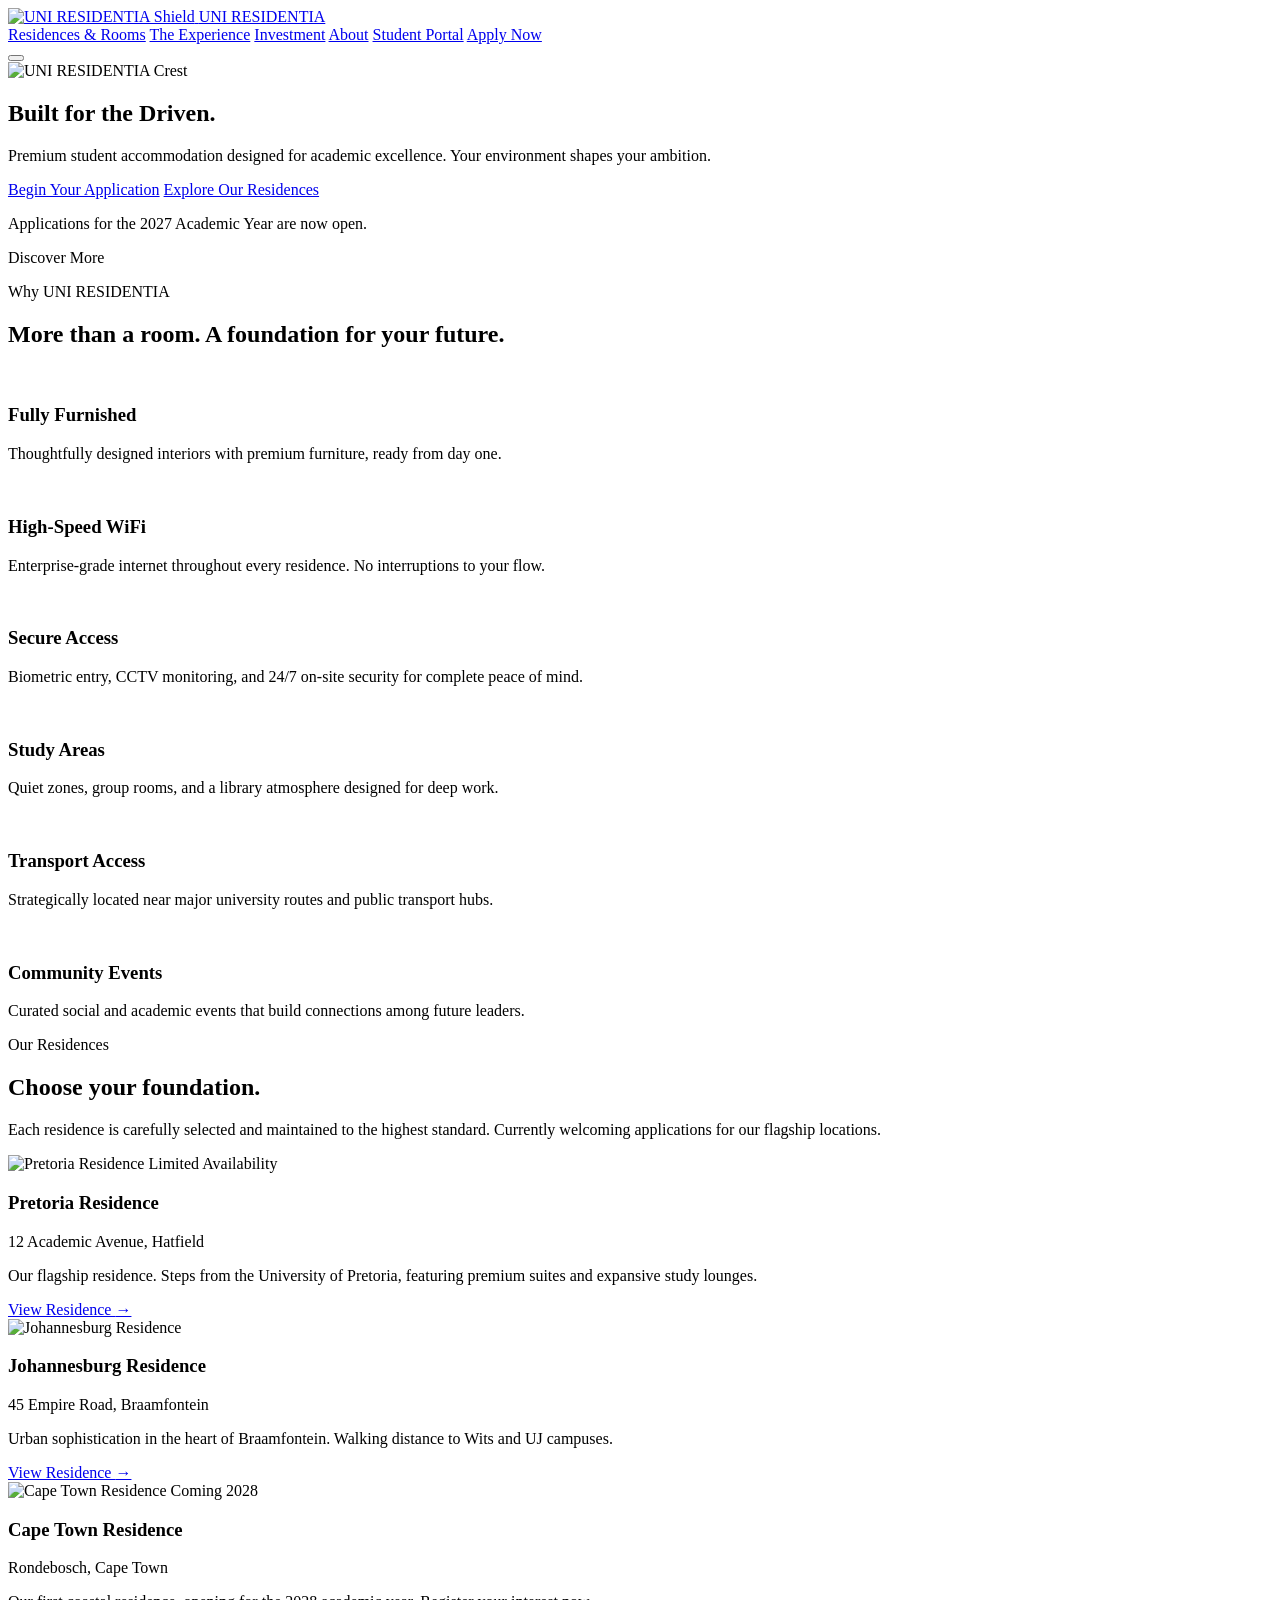
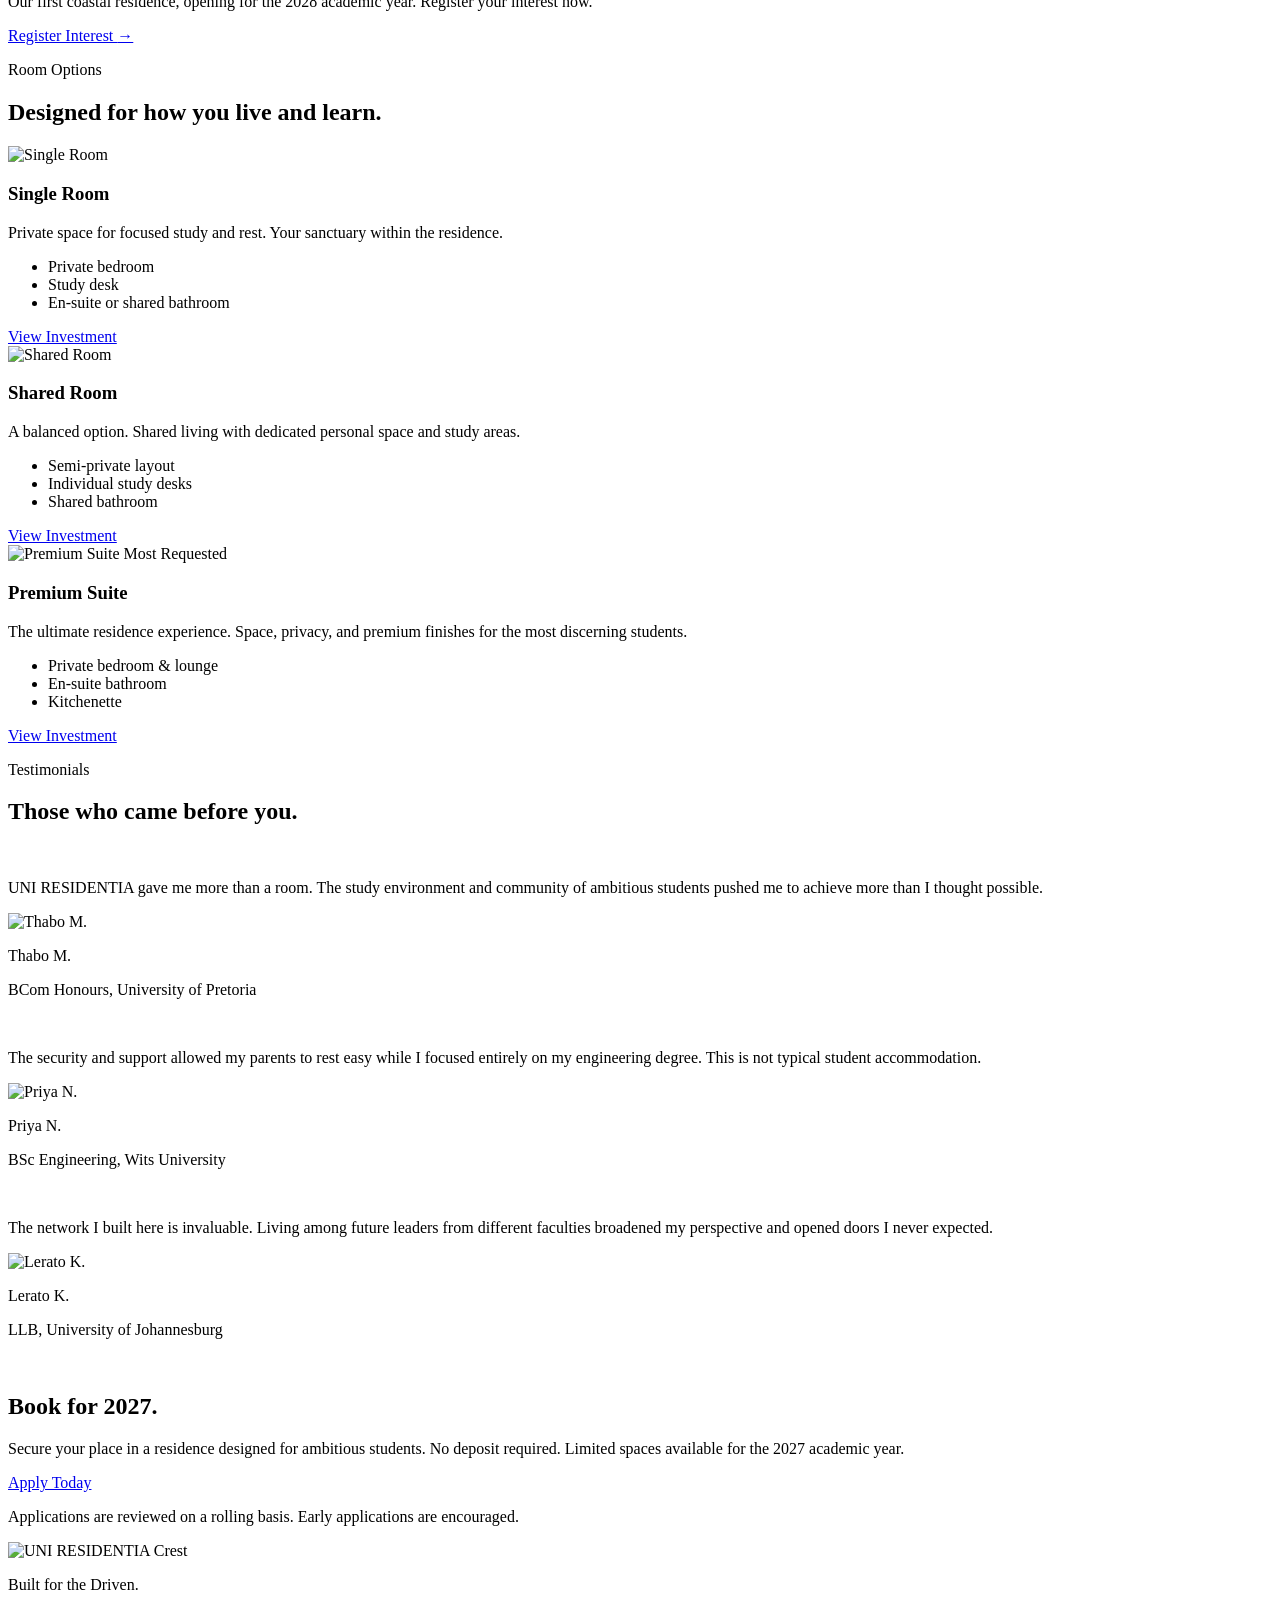
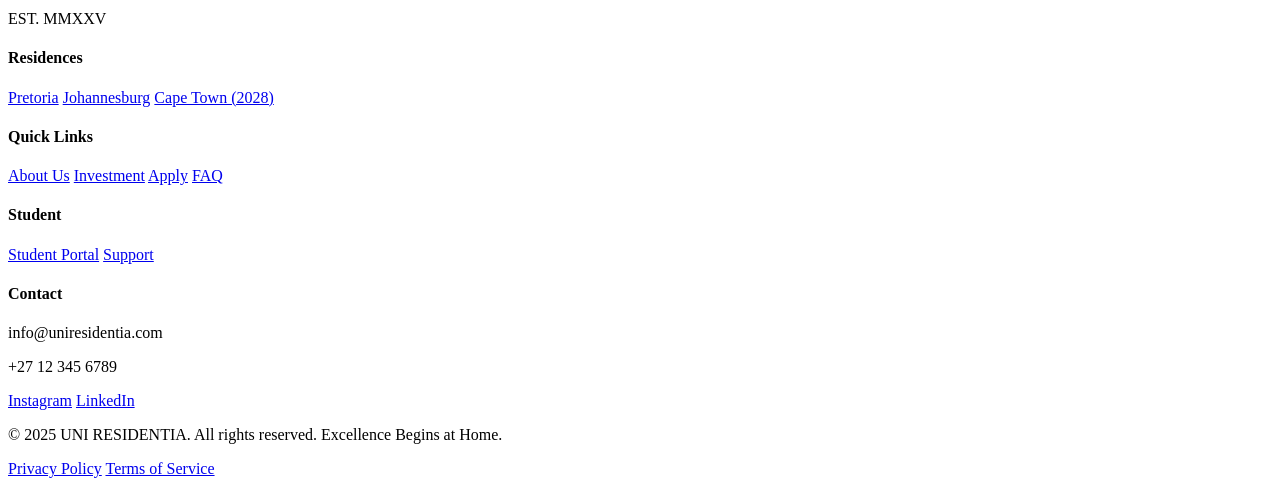
==== index.html @ a0ee2725 "Create index.html" ====
<!DOCTYPE html>
<html lang="en">
<head>
    <meta charset="UTF-8">
    <meta name="viewport" content="width=device-width, initial-scale=1.0">
    <meta name="description" content="UNI RESIDENTIA - Premium student accommodation built for the driven. Applications now open for 2027.">
    <title>UNI RESIDENTIA | Built for the Driven</title>
    <link rel="icon" type="image/x-icon" href="favicon.ico">
    <link rel="stylesheet" href="css/style.css">
    <link rel="preconnect" href="https://fonts.googleapis.com">
    <link rel="preconnect" href="https://fonts.gstatic.com" crossorigin>
    <link href="https://fonts.googleapis.com/css2?family=Cormorant+Garamond:ital,wght@0,400;0,600;0,700;1,400&family=Montserrat:wght@300;400;500;600;700&display=swap" rel="stylesheet">
</head>
<body>
    <!-- Navigation -->
    <header class="navbar" id="navbar">
        <div class="container">
            <a href="index.html" class="navbar__logo">
                <img src="images/logos/shield.svg" alt="UNI RESIDENTIA Shield" class="navbar__shield">
                <span class="navbar__brand">UNI RESIDENTIA</span>
            </a>
            <nav class="navbar__nav" id="navMenu">
                <a href="residences.html" class="navbar__link">Residences &amp; Rooms</a>
                <a href="experience.html" class="navbar__link">The Experience</a>
                <a href="investment.html" class="navbar__link">Investment</a>
                <a href="about.html" class="navbar__link">About</a>
                <a href="student-portal.html" class="navbar__link navbar__link--portal">Student Portal</a>
                <a href="apply.html" class="btn btn--gold navbar__cta">Apply Now</a>
            </nav>
            <button class="navbar__toggle" id="mobileToggle" aria-label="Toggle navigation">
                <span></span>
                <span></span>
                <span></span>
            </button>
        </div>
    </header>

    <main>
        <!-- Hero Section -->
        <section class="hero">
            <div class="hero__overlay"></div>
            <div class="container hero__content">
                <div class="hero__crest">
                    <img src="images/logos/crest.svg" alt="UNI RESIDENTIA Crest" class="hero__crest-img">
                </div>
                <h1 class="hero__title">Built for the Driven.</h1>
                <p class="hero__subtitle">Premium student accommodation designed for academic excellence. Your environment shapes your ambition.</p>
                <div class="hero__actions">
                    <a href="apply.html" class="btn btn--burgundy btn--lg">Begin Your Application</a>
                    <a href="residences.html" class="btn btn--outline btn--lg">Explore Our Residences</a>
                </div>
                <p class="hero__cohort">Applications for the 2027 Academic Year are now open.</p>
            </div>
            <div class="hero__scroll">
                <span>Discover More</span>
                <div class="hero__scroll-line"></div>
            </div>
        </section>

        <!-- Why UNI RESIDENTIA -->
        <section class="features section">
            <div class="container">
                <div class="section__header">
                    <p class="section__label">Why UNI RESIDENTIA</p>
                    <h2 class="section__title">More than a room. A foundation for your future.</h2>
                </div>
                <div class="features__grid">
                    <div class="feature-card">
                        <div class="feature-card__icon">
                            <img src="images/icons/furnished.svg" alt="">
                        </div>
                        <h3 class="feature-card__title">Fully Furnished</h3>
                        <p class="feature-card__text">Thoughtfully designed interiors with premium furniture, ready from day one.</p>
                    </div>
                    <div class="feature-card">
                        <div class="feature-card__icon">
                            <img src="images/icons/wifi.svg" alt="">
                        </div>
                        <h3 class="feature-card__title">High-Speed WiFi</h3>
                        <p class="feature-card__text">Enterprise-grade internet throughout every residence. No interruptions to your flow.</p>
                    </div>
                    <div class="feature-card">
                        <div class="feature-card__icon">
                            <img src="images/icons/security.svg" alt="">
                        </div>
                        <h3 class="feature-card__title">Secure Access</h3>
                        <p class="feature-card__text">Biometric entry, CCTV monitoring, and 24/7 on-site security for complete peace of mind.</p>
                    </div>
                    <div class="feature-card">
                        <div class="feature-card__icon">
                            <img src="images/icons/study.svg" alt="">
                        </div>
                        <h3 class="feature-card__title">Study Areas</h3>
                        <p class="feature-card__text">Quiet zones, group rooms, and a library atmosphere designed for deep work.</p>
                    </div>
                    <div class="feature-card">
                        <div class="feature-card__icon">
                            <img src="images/icons/transport.svg" alt="">
                        </div>
                        <h3 class="feature-card__title">Transport Access</h3>
                        <p class="feature-card__text">Strategically located near major university routes and public transport hubs.</p>
                    </div>
                    <div class="feature-card">
                        <div class="feature-card__icon">
                            <img src="images/icons/community.svg" alt="">
                        </div>
                        <h3 class="feature-card__title">Community Events</h3>
                        <p class="feature-card__text">Curated social and academic events that build connections among future leaders.</p>
                    </div>
                </div>
            </div>
        </section>

        <!-- Featured Residences -->
        <section class="residences-preview section section--light">
            <div class="container">
                <div class="section__header">
                    <p class="section__label">Our Residences</p>
                    <h2 class="section__title">Choose your foundation.</h2>
                    <p class="section__description">Each residence is carefully selected and maintained to the highest standard. Currently welcoming applications for our flagship locations.</p>
                </div>
                <div class="residences-preview__grid">
                    <article class="residence-card">
                        <div class="residence-card__image">
                            <img src="images/photos/residence-1.jpg" alt="Pretoria Residence">
                            <span class="residence-card__badge">Limited Availability</span>
                        </div>
                        <div class="residence-card__body">
                            <h3 class="residence-card__name">Pretoria Residence</h3>
                            <p class="residence-card__address">12 Academic Avenue, Hatfield</p>
                            <p class="residence-card__description">Our flagship residence. Steps from the University of Pretoria, featuring premium suites and expansive study lounges.</p>
                            <a href="residence-detail.html" class="residence-card__link">View Residence <span>&rarr;</span></a>
                        </div>
                    </article>
                    <article class="residence-card">
                        <div class="residence-card__image">
                            <img src="images/photos/residence-2.jpg" alt="Johannesburg Residence">
                        </div>
                        <div class="residence-card__body">
                            <h3 class="residence-card__name">Johannesburg Residence</h3>
                            <p class="residence-card__address">45 Empire Road, Braamfontein</p>
                            <p class="residence-card__description">Urban sophistication in the heart of Braamfontein. Walking distance to Wits and UJ campuses.</p>
                            <a href="residence-detail.html" class="residence-card__link">View Residence <span>&rarr;</span></a>
                        </div>
                    </article>
                    <article class="residence-card">
                        <div class="residence-card__image">
                            <img src="images/photos/residence-3.jpg" alt="Cape Town Residence">
                            <span class="residence-card__badge residence-card__badge--coming">Coming 2028</span>
                        </div>
                        <div class="residence-card__body">
                            <h3 class="residence-card__name">Cape Town Residence</h3>
                            <p class="residence-card__address">Rondebosch, Cape Town</p>
                            <p class="residence-card__description">Our first coastal residence, opening for the 2028 academic year. Register your interest now.</p>
                            <a href="contact.html" class="residence-card__link">Register Interest <span>&rarr;</span></a>
                        </div>
                    </article>
                </div>
            </div>
        </section>

        <!-- Room Options -->
        <section class="rooms-preview section">
            <div class="container">
                <div class="section__header">
                    <p class="section__label">Room Options</p>
                    <h2 class="section__title">Designed for how you live and learn.</h2>
                </div>
                <div class="rooms-preview__grid">
                    <div class="room-card">
                        <div class="room-card__image">
                            <img src="images/photos/room-single.jpg" alt="Single Room">
                        </div>
                        <div class="room-card__body">
                            <h3 class="room-card__name">Single Room</h3>
                            <p class="room-card__desc">Private space for focused study and rest. Your sanctuary within the residence.</p>
                            <ul class="room-card__features">
                                <li>Private bedroom</li>
                                <li>Study desk</li>
                                <li>En-suite or shared bathroom</li>
                            </ul>
                            <a href="investment.html" class="btn btn--outline btn--sm">View Investment</a>
                        </div>
                    </div>
                    <div class="room-card">
                        <div class="room-card__image">
                            <img src="images/photos/room-shared.jpg" alt="Shared Room">
                        </div>
                        <div class="room-card__body">
                            <h3 class="room-card__name">Shared Room</h3>
                            <p class="room-card__desc">A balanced option. Shared living with dedicated personal space and study areas.</p>
                            <ul class="room-card__features">
                                <li>Semi-private layout</li>
                                <li>Individual study desks</li>
                                <li>Shared bathroom</li>
                            </ul>
                            <a href="investment.html" class="btn btn--outline btn--sm">View Investment</a>
                        </div>
                    </div>
                    <div class="room-card room-card--featured">
                        <div class="room-card__image">
                            <img src="images/photos/room-premium.jpg" alt="Premium Suite">
                            <span class="room-card__badge">Most Requested</span>
                        </div>
                        <div class="room-card__body">
                            <h3 class="room-card__name">Premium Suite</h3>
                            <p class="room-card__desc">The ultimate residence experience. Space, privacy, and premium finishes for the most discerning students.</p>
                            <ul class="room-card__features">
                                <li>Private bedroom &amp; lounge</li>
                                <li>En-suite bathroom</li>
                                <li>Kitchenette</li>
                            </ul>
                            <a href="investment.html" class="btn btn--burgundy btn--sm">View Investment</a>
                        </div>
                    </div>
                </div>
            </div>
        </section>

        <!-- Testimonials -->
        <section class="testimonials section section--burgundy">
            <div class="container">
                <div class="section__header section__header--light">
                    <p class="section__label">Testimonials</p>
                    <h2 class="section__title">Those who came before you.</h2>
                </div>
                <div class="testimonials__grid">
                    <div class="testimonial-card">
                        <div class="testimonial-card__quote">
                            <img src="images/icons/quote.svg" alt="" class="testimonial-card__mark">
                            <p>UNI RESIDENTIA gave me more than a room. The study environment and community of ambitious students pushed me to achieve more than I thought possible.</p>
                        </div>
                        <div class="testimonial-card__author">
                            <img src="images/photos/testimonial-1.jpg" alt="Thabo M.">
                            <div>
                                <p class="testimonial-card__name">Thabo M.</p>
                                <p class="testimonial-card__detail">BCom Honours, University of Pretoria</p>
                            </div>
                        </div>
                    </div>
                    <div class="testimonial-card">
                        <div class="testimonial-card__quote">
                            <img src="images/icons/quote.svg" alt="" class="testimonial-card__mark">
                            <p>The security and support allowed my parents to rest easy while I focused entirely on my engineering degree. This is not typical student accommodation.</p>
                        </div>
                        <div class="testimonial-card__author">
                            <img src="images/photos/testimonial-2.jpg" alt="Priya N.">
                            <div>
                                <p class="testimonial-card__name">Priya N.</p>
                                <p class="testimonial-card__detail">BSc Engineering, Wits University</p>
                            </div>
                        </div>
                    </div>
                    <div class="testimonial-card">
                        <div class="testimonial-card__quote">
                            <img src="images/icons/quote.svg" alt="" class="testimonial-card__mark">
                            <p>The network I built here is invaluable. Living among future leaders from different faculties broadened my perspective and opened doors I never expected.</p>
                        </div>
                        <div class="testimonial-card__author">
                            <img src="images/photos/testimonial-3.jpg" alt="Lerato K.">
                            <div>
                                <p class="testimonial-card__name">Lerato K.</p>
                                <p class="testimonial-card__detail">LLB, University of Johannesburg</p>
                            </div>
                        </div>
                    </div>
                </div>
            </div>
        </section>

        <!-- Application CTA -->
        <section class="cta section">
            <div class="container">
                <div class="cta__card">
                    <img src="images/logos/monogram.svg" alt="" class="cta__monogram">
                    <h2 class="cta__title">Book for 2027.</h2>
                    <p class="cta__text">Secure your place in a residence designed for ambitious students. No deposit required. Limited spaces available for the 2027 academic year.</p>
                    <a href="apply.html" class="btn btn--burgundy btn--lg">Apply Today</a>
                    <p class="cta__note">Applications are reviewed on a rolling basis. Early applications are encouraged.</p>
                </div>
            </div>
        </section>
    </main>

    <!-- Footer -->
    <footer class="footer">
        <div class="container">
            <div class="footer__grid">
                <div class="footer__brand">
                    <img src="images/logos/crest.svg" alt="UNI RESIDENTIA Crest" class="footer__crest">
                    <p class="footer__tagline">Built for the Driven.</p>
                    <p class="footer__est">EST. MMXXV</p>
                </div>
                <div class="footer__links">
                    <h4>Residences</h4>
                    <a href="residence-detail.html">Pretoria</a>
                    <a href="residence-detail.html">Johannesburg</a>
                    <a href="contact.html">Cape Town (2028)</a>
                </div>
                <div class="footer__links">
                    <h4>Quick Links</h4>
                    <a href="about.html">About Us</a>
                    <a href="investment.html">Investment</a>
                    <a href="apply.html">Apply</a>
                    <a href="faq.html">FAQ</a>
                </div>
                <div class="footer__links">
                    <h4>Student</h4>
                    <a href="student-portal.html">Student Portal</a>
                    <a href="contact.html">Support</a>
                </div>
                <div class="footer__contact">
                    <h4>Contact</h4>
                    <p>info@uniresidentia.com</p>
                    <p>+27 12 345 6789</p>
                    <div class="footer__social">
                        <a href="#" aria-label="Instagram">Instagram</a>
                        <a href="#" aria-label="LinkedIn">LinkedIn</a>
                    </div>
                </div>
            </div>
            <div class="footer__bottom">
                <p>&copy; 2025 UNI RESIDENTIA. All rights reserved. Excellence Begins at Home.</p>
                <div class="footer__legal">
                    <a href="#">Privacy Policy</a>
                    <a href="#">Terms of Service</a>
                </div>
            </div>
        </div>
    </footer>

    <script src="js/main.js"></script>
</body>
</html>
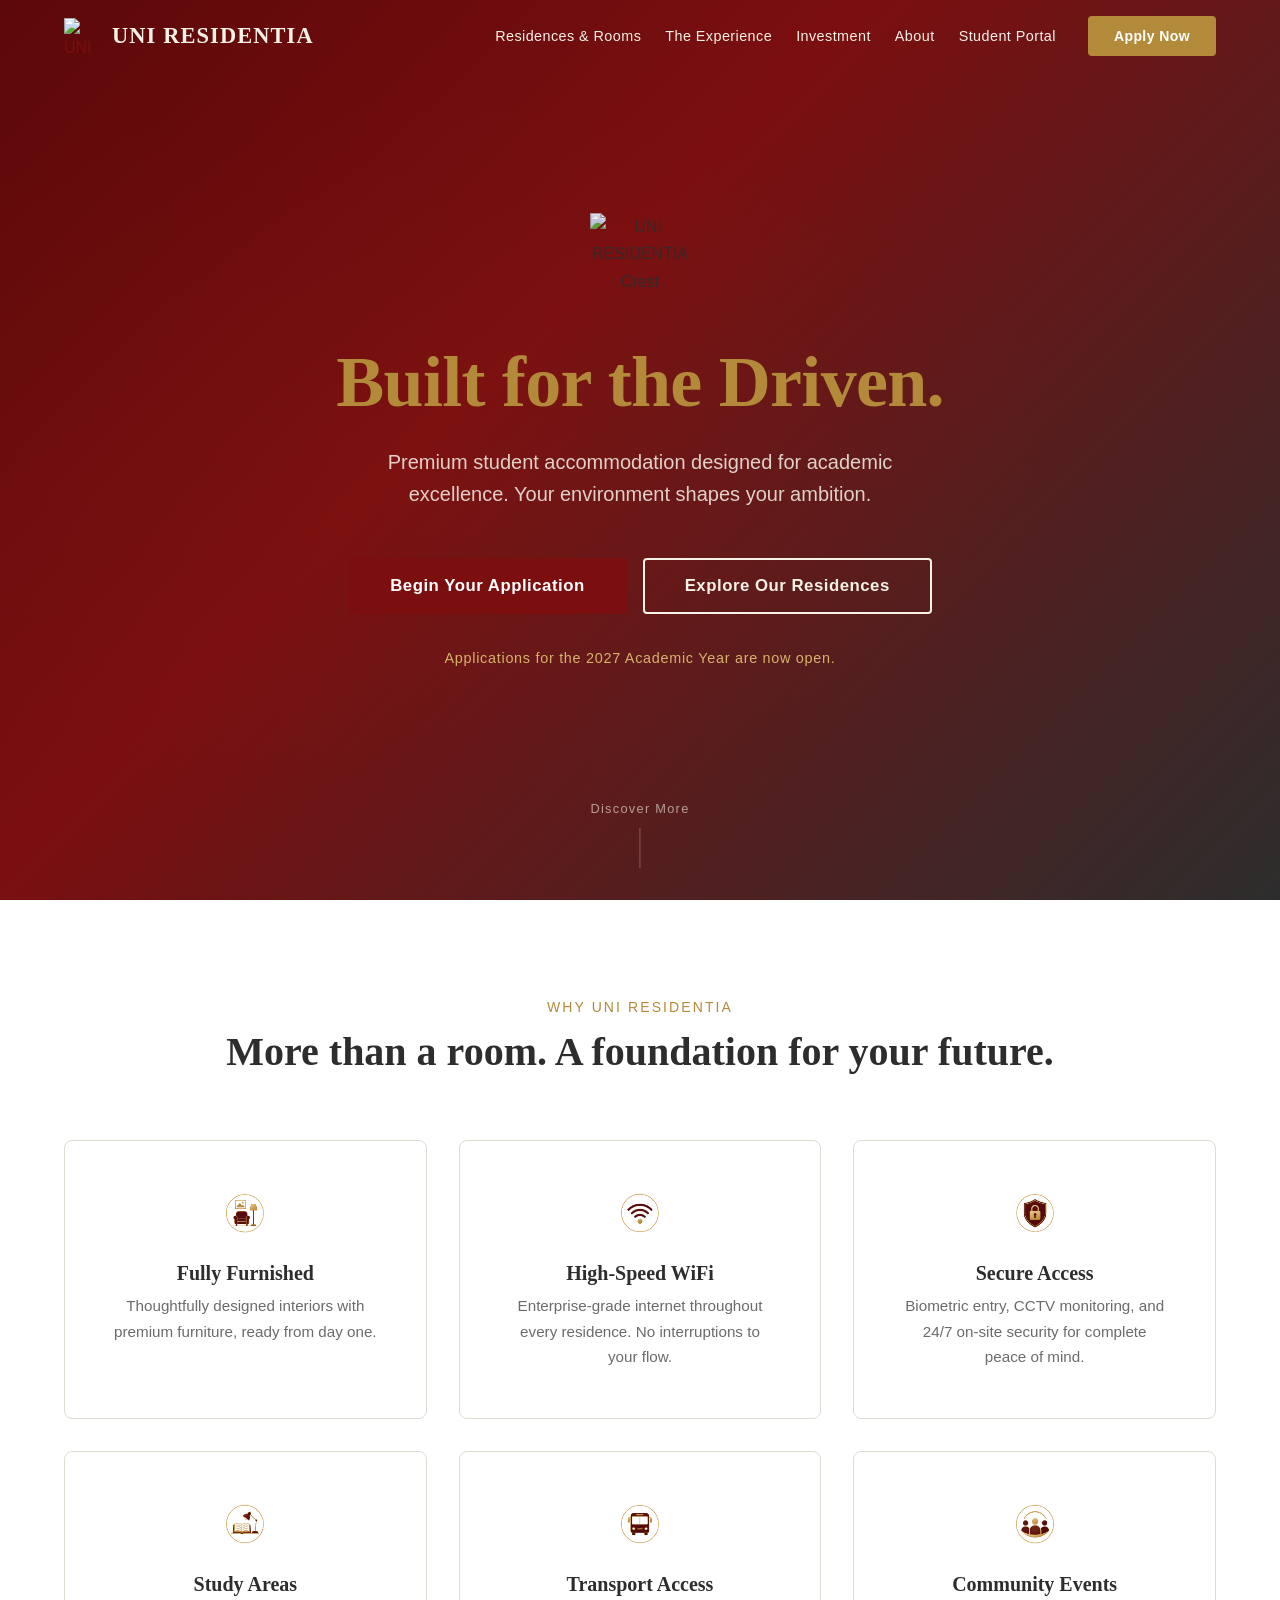
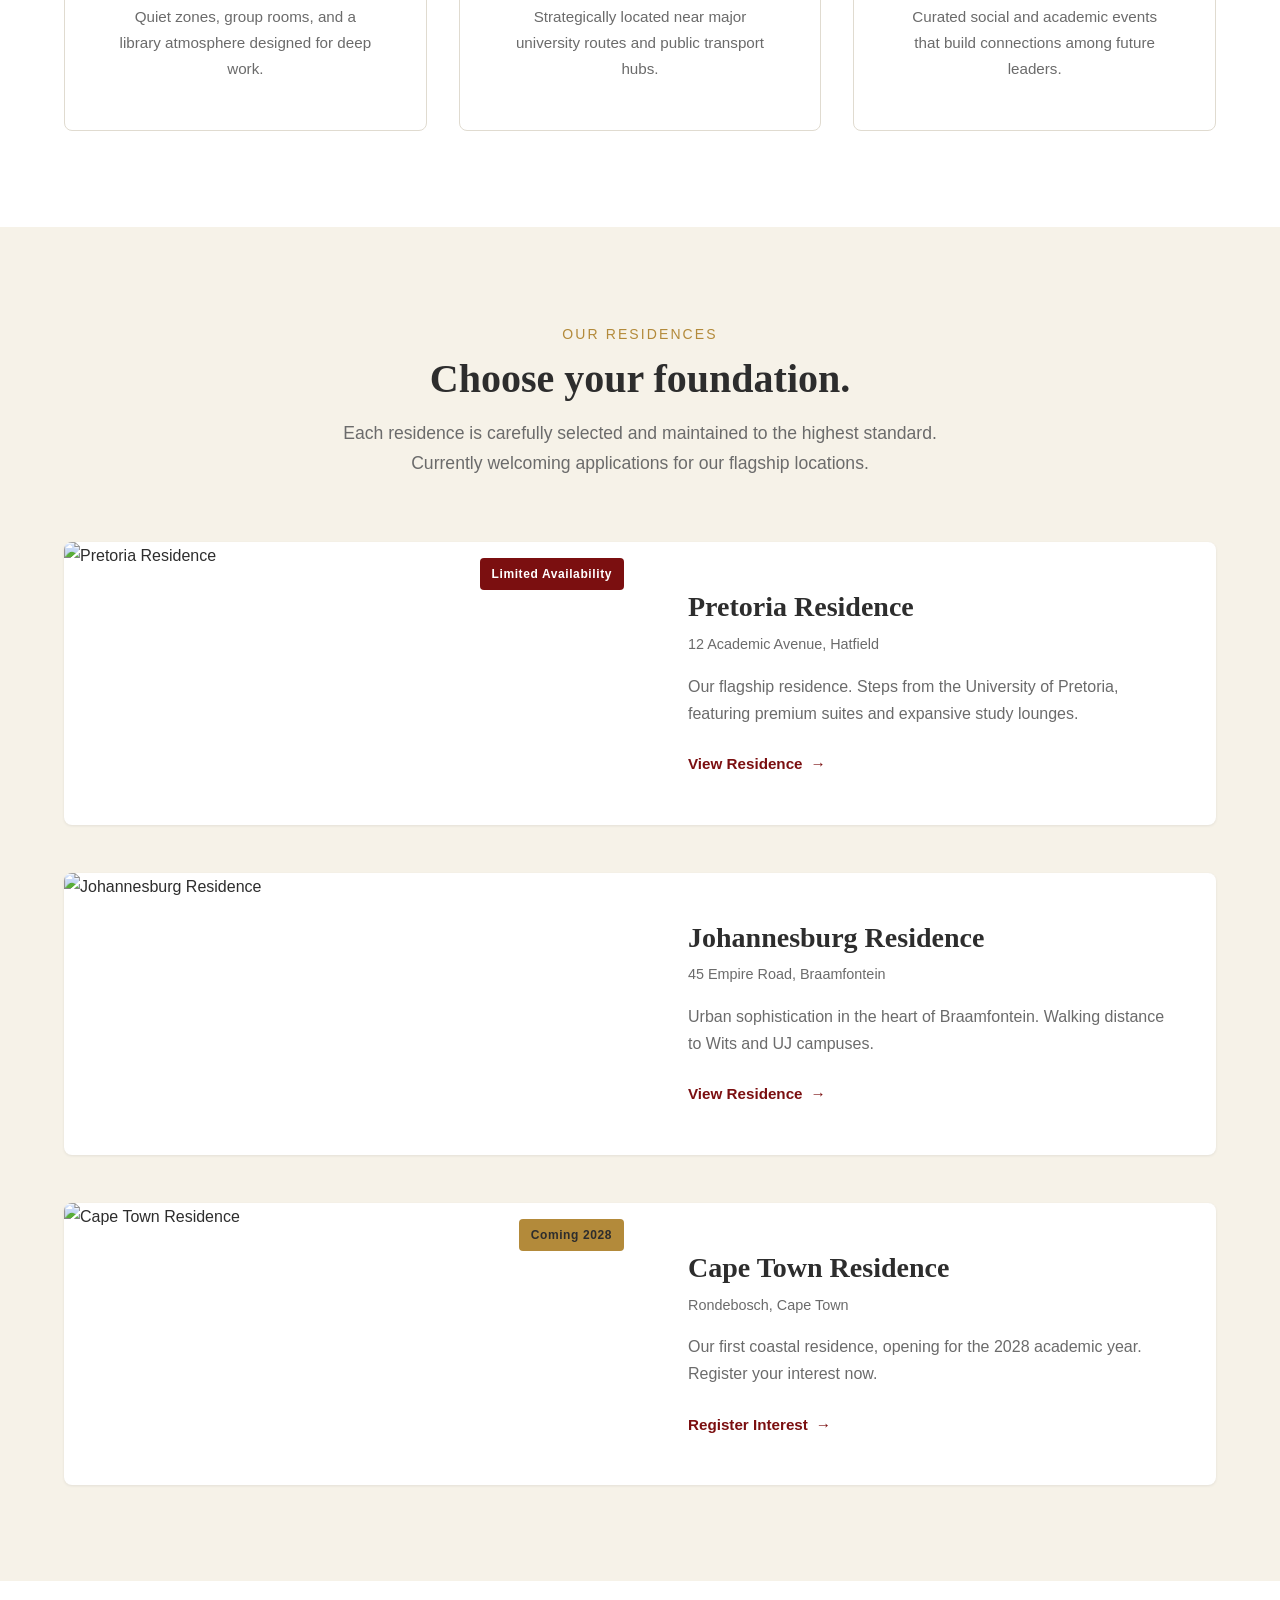
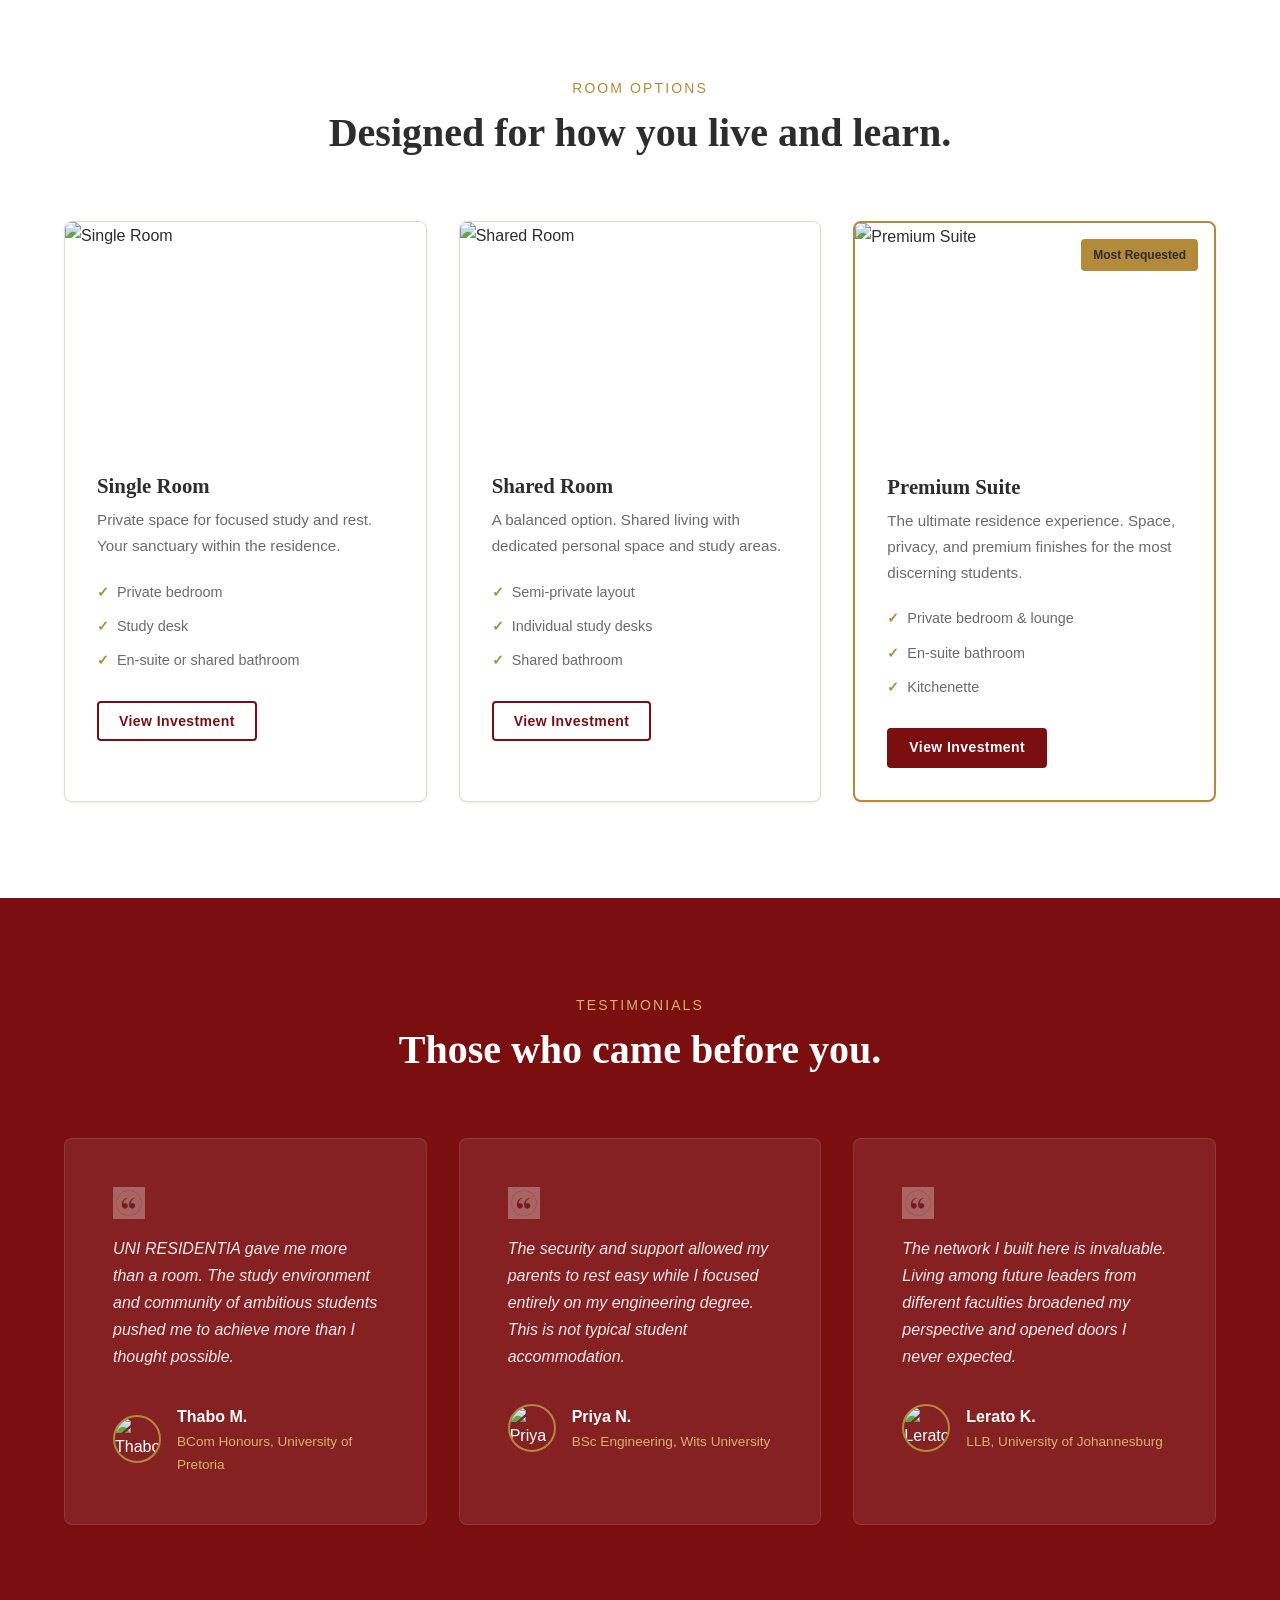
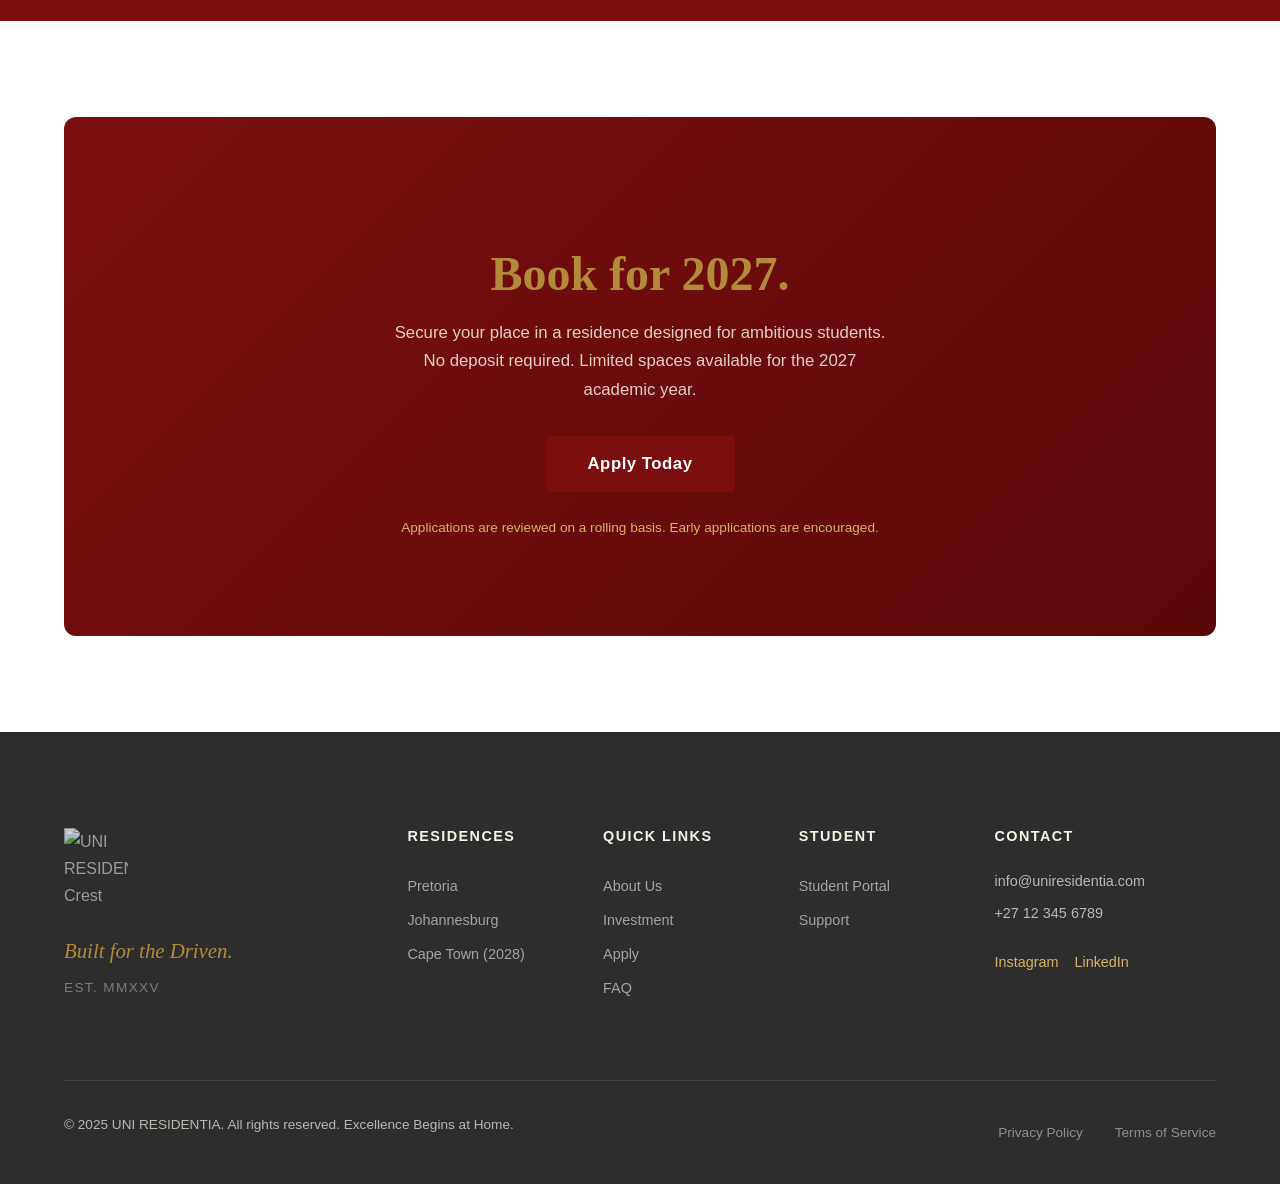
==== commit 16e4b5b1: "svg to png" ====
--- a/index.html
+++ b/index.html
@@ -16,7 +16,7 @@
     <header class="navbar" id="navbar">
         <div class="container">
             <a href="index.html" class="navbar__logo">
-                <img src="images/logos/shield.svg" alt="UNI RESIDENTIA Shield" class="navbar__shield">
+                <img src="images/logos/shield.png" alt="UNI RESIDENTIA Shield" class="navbar__shield">
                 <span class="navbar__brand">UNI RESIDENTIA</span>
             </a>
             <nav class="navbar__nav" id="navMenu">
@@ -41,7 +41,7 @@
             <div class="hero__overlay"></div>
             <div class="container hero__content">
                 <div class="hero__crest">
-                    <img src="images/logos/crest.svg" alt="UNI RESIDENTIA Crest" class="hero__crest-img">
+                    <img src="images/logos/crest.png" alt="UNI RESIDENTIA Crest" class="hero__crest-img">
                 </div>
                 <h1 class="hero__title">Built for the Driven.</h1>
                 <p class="hero__subtitle">Premium student accommodation designed for academic excellence. Your environment shapes your ambition.</p>
@@ -67,42 +67,42 @@
                 <div class="features__grid">
                     <div class="feature-card">
                         <div class="feature-card__icon">
-                            <img src="images/icons/furnished.svg" alt="">
+                            <img src="images/icons/furnished.png" alt="">
                         </div>
                         <h3 class="feature-card__title">Fully Furnished</h3>
                         <p class="feature-card__text">Thoughtfully designed interiors with premium furniture, ready from day one.</p>
                     </div>
                     <div class="feature-card">
                         <div class="feature-card__icon">
-                            <img src="images/icons/wifi.svg" alt="">
+                            <img src="images/icons/wifi.png" alt="">
                         </div>
                         <h3 class="feature-card__title">High-Speed WiFi</h3>
                         <p class="feature-card__text">Enterprise-grade internet throughout every residence. No interruptions to your flow.</p>
                     </div>
                     <div class="feature-card">
                         <div class="feature-card__icon">
-                            <img src="images/icons/security.svg" alt="">
+                            <img src="images/icons/security.png" alt="">
                         </div>
                         <h3 class="feature-card__title">Secure Access</h3>
                         <p class="feature-card__text">Biometric entry, CCTV monitoring, and 24/7 on-site security for complete peace of mind.</p>
                     </div>
                     <div class="feature-card">
                         <div class="feature-card__icon">
-                            <img src="images/icons/study.svg" alt="">
+                            <img src="images/icons/study.png" alt="">
                         </div>
                         <h3 class="feature-card__title">Study Areas</h3>
                         <p class="feature-card__text">Quiet zones, group rooms, and a library atmosphere designed for deep work.</p>
                     </div>
                     <div class="feature-card">
                         <div class="feature-card__icon">
-                            <img src="images/icons/transport.svg" alt="">
+                            <img src="images/icons/transport.png" alt="">
                         </div>
                         <h3 class="feature-card__title">Transport Access</h3>
                         <p class="feature-card__text">Strategically located near major university routes and public transport hubs.</p>
                     </div>
                     <div class="feature-card">
                         <div class="feature-card__icon">
-                            <img src="images/icons/community.svg" alt="">
+                            <img src="images/icons/community.png" alt="">
                         </div>
                         <h3 class="feature-card__title">Community Events</h3>
                         <p class="feature-card__text">Curated social and academic events that build connections among future leaders.</p>
@@ -227,7 +227,7 @@
                 <div class="testimonials__grid">
                     <div class="testimonial-card">
                         <div class="testimonial-card__quote">
-                            <img src="images/icons/quote.svg" alt="" class="testimonial-card__mark">
+                            <img src="images/icons/quote.png" alt="" class="testimonial-card__mark">
                             <p>UNI RESIDENTIA gave me more than a room. The study environment and community of ambitious students pushed me to achieve more than I thought possible.</p>
                         </div>
                         <div class="testimonial-card__author">
@@ -240,7 +240,7 @@
                     </div>
                     <div class="testimonial-card">
                         <div class="testimonial-card__quote">
-                            <img src="images/icons/quote.svg" alt="" class="testimonial-card__mark">
+                            <img src="images/icons/quote.png" alt="" class="testimonial-card__mark">
                             <p>The security and support allowed my parents to rest easy while I focused entirely on my engineering degree. This is not typical student accommodation.</p>
                         </div>
                         <div class="testimonial-card__author">
@@ -253,7 +253,7 @@
                     </div>
                     <div class="testimonial-card">
                         <div class="testimonial-card__quote">
-                            <img src="images/icons/quote.svg" alt="" class="testimonial-card__mark">
+                            <img src="images/icons/quote.png" alt="" class="testimonial-card__mark">
                             <p>The network I built here is invaluable. Living among future leaders from different faculties broadened my perspective and opened doors I never expected.</p>
                         </div>
                         <div class="testimonial-card__author">
@@ -272,7 +272,7 @@
         <section class="cta section">
             <div class="container">
                 <div class="cta__card">
-                    <img src="images/logos/monogram.svg" alt="" class="cta__monogram">
+                    <img src="images/logos/monogram.png" alt="" class="cta__monogram">
                     <h2 class="cta__title">Book for 2027.</h2>
                     <p class="cta__text">Secure your place in a residence designed for ambitious students. No deposit required. Limited spaces available for the 2027 academic year.</p>
                     <a href="apply.html" class="btn btn--burgundy btn--lg">Apply Today</a>
@@ -287,7 +287,7 @@
         <div class="container">
             <div class="footer__grid">
                 <div class="footer__brand">
-                    <img src="images/logos/crest.svg" alt="UNI RESIDENTIA Crest" class="footer__crest">
+                    <img src="images/logos/crest.png" alt="UNI RESIDENTIA Crest" class="footer__crest">
                     <p class="footer__tagline">Built for the Driven.</p>
                     <p class="footer__est">EST. MMXXV</p>
                 </div>
--- a/css/style.css
+++ b/css/style.css
@@ -0,0 +1,1885 @@
+/* ============================================
+   UNI RESIDENTIA - Brand Design System
+   ============================================ */
+
+/* ---------- CSS Custom Properties ---------- */
+:root {
+    /* Brand Colors */
+    --color-burgundy: #7B0F10;
+    --color-burgundy-dark: #5B0809;
+    --color-gold: #B38A3A;
+    --color-gold-light: #D6B36B;
+    --color-ivory: #F6F2E8;
+    --color-charcoal: #2D2D2D;
+    --color-white: #FFFFFF;
+
+    /* Functional Colors */
+    --color-text: #2D2D2D;
+    --color-text-light: #6B6B6B;
+    --color-border: #E0DBD0;
+    --color-success: #2D6A4F;
+
+    /* Typography */
+    --font-serif: 'Cormorant Garamond', Georgia, 'Times New Roman', serif;
+    --font-sans: 'Montserrat', 'Segoe UI', Helvetica, Arial, sans-serif;
+
+    /* Spacing */
+    --space-xs: 0.5rem;
+    --space-sm: 1rem;
+    --space-md: 1.5rem;
+    --space-lg: 2rem;
+    --space-xl: 3rem;
+    --space-2xl: 4rem;
+    --space-3xl: 6rem;
+
+    /* Container */
+    --container-max: 1200px;
+    --container-padding: 1.5rem;
+
+    /* Border Radius */
+    --radius-sm: 4px;
+    --radius-md: 8px;
+    --radius-lg: 12px;
+
+    /* Transitions */
+    --transition-fast: 0.2s ease;
+    --transition-base: 0.3s ease;
+    --transition-slow: 0.5s ease;
+
+    /* Shadows */
+    --shadow-sm: 0 1px 3px rgba(0,0,0,0.08);
+    --shadow-md: 0 4px 12px rgba(0,0,0,0.1);
+    --shadow-lg: 0 8px 30px rgba(0,0,0,0.12);
+}
+
+/* ---------- Reset & Base ---------- */
+*, *::before, *::after {
+    box-sizing: border-box;
+    margin: 0;
+    padding: 0;
+}
+
+html {
+    font-size: 16px;
+    scroll-behavior: smooth;
+}
+
+body {
+    font-family: var(--font-sans);
+    color: var(--color-text);
+    background-color: var(--color-white);
+    line-height: 1.7;
+    -webkit-font-smoothing: antialiased;
+}
+
+img {
+    max-width: 100%;
+    height: auto;
+    display: block;
+}
+
+a {
+    color: var(--color-burgundy);
+    text-decoration: none;
+    transition: color var(--transition-fast);
+}
+
+a:hover {
+    color: var(--color-burgundy-dark);
+}
+
+/* ---------- Typography ---------- */
+h1, h2, h3, h4, h5, h6 {
+    font-family: var(--font-serif);
+    color: var(--color-charcoal);
+    line-height: 1.2;
+}
+
+h1 { font-size: 3.5rem; font-weight: 700; }
+h2 { font-size: 2.5rem; font-weight: 600; }
+h3 { font-size: 1.75rem; font-weight: 600; }
+h4 { font-size: 1.25rem; font-weight: 600; }
+
+p { margin-bottom: 1rem; }
+
+/* ---------- Container ---------- */
+.container {
+    max-width: var(--container-max);
+    margin: 0 auto;
+    padding: 0 var(--container-padding);
+}
+
+/* ---------- Section ---------- */
+.section {
+    padding: var(--space-3xl) 0;
+}
+
+.section--light {
+    background-color: var(--color-ivory);
+}
+
+.section--burgundy {
+    background-color: var(--color-burgundy);
+    color: var(--color-white);
+}
+
+.section__header {
+    text-align: center;
+    margin-bottom: var(--space-2xl);
+}
+
+.section__header--light .section__title {
+    color: var(--color-white);
+}
+
+.section__header--light .section__label {
+    color: var(--color-gold-light);
+}
+
+.section__label {
+    font-family: var(--font-sans);
+    font-size: 0.875rem;
+    text-transform: uppercase;
+    letter-spacing: 0.15em;
+    color: var(--color-gold);
+    margin-bottom: var(--space-xs);
+    font-weight: 500;
+}
+
+.section__title {
+    margin-bottom: var(--space-sm);
+}
+
+.section__description {
+    max-width: 600px;
+    margin: 0 auto;
+    color: var(--color-text-light);
+    font-size: 1.1rem;
+}
+
+/* ---------- Buttons ---------- */
+.btn {
+    display: inline-block;
+    font-family: var(--font-sans);
+    font-weight: 600;
+    font-size: 0.95rem;
+    letter-spacing: 0.03em;
+    padding: 0.875rem 2rem;
+    border-radius: var(--radius-sm);
+    cursor: pointer;
+    transition: all var(--transition-base);
+    text-align: center;
+    border: 2px solid transparent;
+    line-height: 1.2;
+}
+
+.btn--burgundy {
+    background-color: var(--color-burgundy);
+    color: var(--color-white);
+    border-color: var(--color-burgundy);
+}
+
+.btn--burgundy:hover {
+    background-color: var(--color-burgundy-dark);
+    border-color: var(--color-burgundy-dark);
+    color: var(--color-white);
+}
+
+.btn--gold {
+    background-color: var(--color-gold);
+    color: var(--color-white);
+    border-color: var(--color-gold);
+}
+
+.btn--gold:hover {
+    background-color: var(--color-gold-light);
+    border-color: var(--color-gold-light);
+    color: var(--color-charcoal);
+}
+
+.btn--outline {
+    background-color: transparent;
+    color: var(--color-burgundy);
+    border-color: var(--color-burgundy);
+}
+
+.btn--outline:hover {
+    background-color: var(--color-burgundy);
+    color: var(--color-white);
+}
+
+.btn--lg {
+    padding: 1rem 2.5rem;
+    font-size: 1.05rem;
+}
+
+.btn--sm {
+    padding: 0.6rem 1.25rem;
+    font-size: 0.875rem;
+}
+
+.btn--block {
+    display: block;
+    width: 100%;
+}
+
+/* ---------- Navbar ---------- */
+.navbar {
+    position: fixed;
+    top: 0;
+    left: 0;
+    width: 100%;
+    z-index: 1000;
+    background-color: transparent;
+    transition: background-color var(--transition-base), box-shadow var(--transition-base);
+    padding: 1rem 0;
+}
+
+.navbar--scrolled {
+    background-color: var(--color-white);
+    box-shadow: var(--shadow-sm);
+}
+
+.navbar .container {
+    display: flex;
+    align-items: center;
+    justify-content: space-between;
+}
+
+.navbar__logo {
+    display: flex;
+    align-items: center;
+    gap: 0.75rem;
+    text-decoration: none;
+}
+
+.navbar__shield {
+    width: 36px;
+    height: 36px;
+}
+
+.navbar__brand {
+    font-family: var(--font-serif);
+    font-size: 1.4rem;
+    font-weight: 700;
+    color: var(--color-ivory);
+    letter-spacing: 0.05em;
+    transition: color var(--transition-base);
+}
+
+.navbar--scrolled .navbar__brand {
+    color: var(--color-burgundy);
+}
+
+.navbar__nav {
+    display: flex;
+    align-items: center;
+    gap: 1.5rem;
+}
+
+.navbar__link {
+    font-size: 0.9rem;
+    font-weight: 500;
+    color: var(--color-ivory);
+    letter-spacing: 0.03em;
+    position: relative;
+    padding: 0.25rem 0;
+    transition: color var(--transition-base);
+}
+
+.navbar--scrolled .navbar__link {
+    color: var(--color-text);
+}
+
+.navbar__link::after {
+    content: '';
+    position: absolute;
+    bottom: 0;
+    left: 0;
+    width: 0;
+    height: 2px;
+    background-color: var(--color-gold);
+    transition: width var(--transition-base);
+}
+
+.navbar__link:hover::after,
+.navbar__link--active::after {
+    width: 100%;
+}
+
+.navbar__link--portal {
+    margin-right: 0.5rem;
+}
+
+.navbar__cta {
+    padding: 0.6rem 1.5rem;
+    font-size: 0.875rem;
+}
+
+.navbar__toggle {
+    display: none;
+    flex-direction: column;
+    gap: 5px;
+    background: none;
+    border: none;
+    cursor: pointer;
+    padding: 4px;
+}
+
+.navbar__toggle span {
+    display: block;
+    width: 24px;
+    height: 2px;
+    background-color: var(--color-ivory);
+    transition: all var(--transition-base);
+}
+
+.navbar--scrolled .navbar__toggle span {
+    background-color: var(--color-charcoal);
+}
+
+/* ---------- Mobile Menu ---------- */
+.mobile-menu {
+    position: fixed;
+    top: 0;
+    right: -100%;
+    width: 80%;
+    max-width: 400px;
+    height: 100vh;
+    background-color: var(--color-white);
+    padding: 5rem 2rem 2rem;
+    transition: right var(--transition-slow);
+    z-index: 999;
+    box-shadow: var(--shadow-lg);
+}
+
+.mobile-menu--open {
+    right: 0;
+}
+
+.mobile-menu__link {
+    display: block;
+    font-size: 1.1rem;
+    padding: 1rem 0;
+    border-bottom: 1px solid var(--color-border);
+    color: var(--color-text);
+}
+
+.mobile-menu__overlay {
+    position: fixed;
+    top: 0;
+    left: 0;
+    width: 100%;
+    height: 100%;
+    background-color: rgba(0,0,0,0.5);
+    z-index: 998;
+    opacity: 0;
+    pointer-events: none;
+    transition: opacity var(--transition-base);
+}
+
+.mobile-menu__overlay--active {
+    opacity: 1;
+    pointer-events: auto;
+}
+
+/* ---------- Hero ---------- */
+.hero {
+    position: relative;
+    height: 100vh;
+    min-height: 700px;
+    background: linear-gradient(
+        135deg,
+        var(--color-burgundy-dark) 0%,
+        var(--color-burgundy) 40%,
+        var(--color-charcoal) 100%
+    );
+    display: flex;
+    align-items: center;
+    justify-content: center;
+    overflow: hidden;
+}
+
+.hero__overlay {
+    position: absolute;
+    top: 0;
+    left: 0;
+    width: 100%;
+    height: 100%;
+    background:
+        radial-gradient(ellipse at 30% 50%, rgba(179,138,58,0.08) 0%, transparent 60%),
+        url('../images/photos/hero-bg.jpg') center/cover no-repeat;
+    opacity: 0.25;
+}
+
+.hero__content {
+    position: relative;
+    text-align: center;
+    max-width: 800px;
+    z-index: 2;
+    padding: var(--space-3xl) var(--container-padding);
+}
+
+.hero__crest {
+    margin-bottom: var(--space-xl);
+}
+
+.hero__crest-img {
+    width: 100px;
+    margin: 0 auto;
+    opacity: 0.9;
+}
+
+.hero__title {
+    font-family: var(--font-serif);
+    font-size: 4.5rem;
+    font-weight: 700;
+    color: var(--color-gold);
+    margin-bottom: var(--space-md);
+    line-height: 1.1;
+    letter-spacing: -0.01em;
+}
+
+.hero__subtitle {
+    font-size: 1.25rem;
+    color: rgba(246,242,232,0.85);
+    margin-bottom: var(--space-xl);
+    max-width: 600px;
+    margin-left: auto;
+    margin-right: auto;
+    line-height: 1.6;
+}
+
+.hero__actions {
+    display: flex;
+    gap: 1rem;
+    justify-content: center;
+    flex-wrap: wrap;
+    margin-bottom: var(--space-lg);
+}
+
+.hero__actions .btn--outline {
+    color: var(--color-ivory);
+    border-color: var(--color-ivory);
+}
+
+.hero__actions .btn--outline:hover {
+    background-color: var(--color-ivory);
+    color: var(--color-burgundy);
+}
+
+.hero__cohort {
+    font-size: 0.9rem;
+    color: var(--color-gold-light);
+    letter-spacing: 0.05em;
+}
+
+.hero__scroll {
+    position: absolute;
+    bottom: 2rem;
+    left: 50%;
+    transform: translateX(-50%);
+    display: flex;
+    flex-direction: column;
+    align-items: center;
+    gap: 0.5rem;
+    color: rgba(246,242,232,0.6);
+    font-size: 0.8rem;
+    letter-spacing: 0.1em;
+}
+
+.hero__scroll-line {
+    width: 1px;
+    height: 40px;
+    background-color: rgba(246,242,232,0.3);
+    animation: scrollPulse 2s ease-in-out infinite;
+}
+
+@keyframes scrollPulse {
+    0%, 100% { opacity: 0.3; }
+    50% { opacity: 1; }
+}
+
+/* ---------- Page Header ---------- */
+.page-header {
+    background: linear-gradient(135deg, var(--color-burgundy-dark), var(--color-burgundy));
+    padding: 8rem 0 4rem;
+    text-align: center;
+    color: var(--color-white);
+}
+
+.page-header__label {
+    font-family: var(--font-sans);
+    font-size: 0.875rem;
+    text-transform: uppercase;
+    letter-spacing: 0.15em;
+    color: var(--color-gold-light);
+    margin-bottom: var(--space-sm);
+}
+
+.page-header__title {
+    color: var(--color-white);
+    margin-bottom: var(--space-sm);
+}
+
+.page-header__subtitle {
+    color: rgba(246,242,232,0.8);
+    font-size: 1.15rem;
+    max-width: 500px;
+    margin: 0 auto;
+}
+
+/* ---------- Features Grid ---------- */
+.features__grid {
+    display: grid;
+    grid-template-columns: repeat(3, 1fr);
+    gap: var(--space-lg);
+}
+
+.feature-card {
+    background-color: var(--color-white);
+    padding: var(--space-xl);
+    border-radius: var(--radius-md);
+    border: 1px solid var(--color-border);
+    text-align: center;
+    transition: transform var(--transition-base), box-shadow var(--transition-base);
+}
+
+.feature-card:hover {
+    transform: translateY(-4px);
+    box-shadow: var(--shadow-md);
+}
+
+.feature-card__icon {
+    margin-bottom: var(--space-md);
+}
+
+.feature-card__icon img {
+    width: 48px;
+    height: 48px;
+    margin: 0 auto;
+}
+
+.feature-card__title {
+    font-size: 1.25rem;
+    margin-bottom: var(--space-xs);
+}
+
+.feature-card__text {
+    color: var(--color-text-light);
+    font-size: 0.95rem;
+    margin-bottom: 0;
+}
+
+/* ---------- Residence Cards ---------- */
+.residences-preview__grid,
+.residences-listing__grid {
+    display: flex;
+    flex-direction: column;
+    gap: var(--space-xl);
+}
+
+.residence-card {
+    background-color: var(--color-white);
+    border-radius: var(--radius-md);
+    overflow: hidden;
+    box-shadow: var(--shadow-sm);
+    transition: transform var(--transition-base), box-shadow var(--transition-base);
+    display: grid;
+    grid-template-columns: 1fr 1fr;
+}
+
+.residence-card:hover {
+    transform: translateY(-4px);
+    box-shadow: var(--shadow-md);
+}
+
+.residence-card__image {
+    position: relative;
+    overflow: hidden;
+}
+
+.residence-card__image img {
+    width: 100%;
+    height: 100%;
+    object-fit: cover;
+}
+
+.residence-card__badge {
+    position: absolute;
+    top: 1rem;
+    right: 1rem;
+    background-color: var(--color-burgundy);
+    color: var(--color-white);
+    font-size: 0.75rem;
+    font-weight: 600;
+    padding: 0.35rem 0.75rem;
+    border-radius: var(--radius-sm);
+    letter-spacing: 0.05em;
+}
+
+.residence-card__badge--coming {
+    background-color: var(--color-gold);
+    color: var(--color-charcoal);
+}
+
+.residence-card__body {
+    padding: var(--space-xl);
+    display: flex;
+    flex-direction: column;
+    justify-content: center;
+}
+
+.residence-card__name {
+    margin-bottom: var(--space-xs);
+}
+
+.residence-card__address {
+    color: var(--color-text-light);
+    font-size: 0.9rem;
+    margin-bottom: var(--space-sm);
+}
+
+.residence-card__description {
+    color: var(--color-text-light);
+    margin-bottom: var(--space-md);
+}
+
+.residence-card__link {
+    font-weight: 600;
+    font-size: 0.95rem;
+    display: inline-flex;
+    align-items: center;
+    gap: 0.5rem;
+}
+
+/* ---------- Residence Detail Card (Listing) ---------- */
+.residence-detail-card {
+    background-color: var(--color-white);
+    border-radius: var(--radius-lg);
+    overflow: hidden;
+    box-shadow: var(--shadow-sm);
+    display: grid;
+    grid-template-columns: 1fr 1fr;
+}
+
+.residence-detail-card--coming {
+    opacity: 0.85;
+}
+
+.residence-detail-card__gallery img {
+    width: 100%;
+    height: 100%;
+    object-fit: cover;
+}
+
+.residence-detail-card__content {
+    padding: var(--space-2xl);
+    display: flex;
+    flex-direction: column;
+    justify-content: center;
+}
+
+.residence-detail-card__badge {
+    display: inline-block;
+    background-color: var(--color-burgundy);
+    color: var(--color-white);
+    font-size: 0.75rem;
+    font-weight: 600;
+    padding: 0.3rem 0.75rem;
+    border-radius: var(--radius-sm);
+    margin-bottom: var(--space-sm);
+    width: fit-content;
+}
+
+.residence-detail-card__badge--coming {
+    background-color: var(--color-gold);
+    color: var(--color-charcoal);
+}
+
+.residence-detail-card__content h2 {
+    margin-bottom: var(--space-xs);
+}
+
+.residence-detail-card__address {
+    color: var(--color-text-light);
+    font-size: 0.95rem;
+    margin-bottom: var(--space-md);
+}
+
+.residence-detail-card__description {
+    color: var(--color-text-light);
+    margin-bottom: var(--space-lg);
+}
+
+.residence-detail-card__stats {
+    display: flex;
+    gap: var(--space-xl);
+    margin-bottom: var(--space-lg);
+}
+
+.residence-stat__number {
+    display: block;
+    font-family: var(--font-serif);
+    font-size: 2rem;
+    font-weight: 700;
+    color: var(--color-burgundy);
+    line-height: 1;
+}
+
+.residence-stat__label {
+    font-size: 0.85rem;
+    color: var(--color-text-light);
+}
+
+/* ---------- Room Cards ---------- */
+.rooms-preview__grid {
+    display: grid;
+    grid-template-columns: repeat(3, 1fr);
+    gap: var(--space-lg);
+}
+
+.room-card {
+    background-color: var(--color-white);
+    border-radius: var(--radius-md);
+    overflow: hidden;
+    box-shadow: var(--shadow-sm);
+    transition: transform var(--transition-base);
+    border: 1px solid var(--color-border);
+}
+
+.room-card:hover {
+    transform: translateY(-4px);
+}
+
+.room-card--featured {
+    border: 2px solid var(--color-gold);
+}
+
+.room-card__image {
+    position: relative;
+    height: 220px;
+    overflow: hidden;
+}
+
+.room-card__image img {
+    width: 100%;
+    height: 100%;
+    object-fit: cover;
+}
+
+.room-card__badge {
+    position: absolute;
+    top: 1rem;
+    right: 1rem;
+    background-color: var(--color-gold);
+    color: var(--color-charcoal);
+    font-size: 0.75rem;
+    font-weight: 700;
+    padding: 0.35rem 0.75rem;
+    border-radius: var(--radius-sm);
+}
+
+.room-card__body {
+    padding: var(--space-lg);
+}
+
+.room-card__name {
+    font-size: 1.3rem;
+    margin-bottom: var(--space-xs);
+}
+
+.room-card__desc {
+    color: var(--color-text-light);
+    font-size: 0.95rem;
+    margin-bottom: var(--space-sm);
+}
+
+.room-card__features {
+    list-style: none;
+    margin-bottom: var(--space-md);
+}
+
+.room-card__features li {
+    font-size: 0.9rem;
+    color: var(--color-text-light);
+    padding: 0.3rem 0;
+    padding-left: 1.25rem;
+    position: relative;
+}
+
+.room-card__features li::before {
+    content: '✓';
+    position: absolute;
+    left: 0;
+    color: var(--color-gold);
+    font-weight: 700;
+}
+
+/* ---------- Testimonials ---------- */
+.testimonials__grid {
+    display: grid;
+    grid-template-columns: repeat(3, 1fr);
+    gap: var(--space-lg);
+}
+
+.testimonial-card {
+    background-color: rgba(255,255,255,0.08);
+    border-radius: var(--radius-md);
+    padding: var(--space-xl);
+    border: 1px solid rgba(255,255,255,0.1);
+}
+
+.testimonial-card__quote {
+    position: relative;
+    margin-bottom: var(--space-lg);
+}
+
+.testimonial-card__mark {
+    width: 32px;
+    opacity: 0.3;
+    margin-bottom: var(--space-sm);
+}
+
+.testimonial-card__quote p {
+    color: rgba(255,255,255,0.9);
+    font-style: italic;
+    font-size: 1rem;
+    line-height: 1.7;
+}
+
+.testimonial-card__author {
+    display: flex;
+    align-items: center;
+    gap: 1rem;
+}
+
+.testimonial-card__author img {
+    width: 48px;
+    height: 48px;
+    border-radius: 50%;
+    object-fit: cover;
+    border: 2px solid var(--color-gold);
+}
+
+.testimonial-card__name {
+    color: var(--color-white);
+    font-weight: 600;
+    margin-bottom: 0;
+}
+
+.testimonial-card__detail {
+    color: var(--color-gold-light);
+    font-size: 0.85rem;
+    margin-bottom: 0;
+}
+
+/* ---------- CTA Section ---------- */
+.cta__card {
+    background: linear-gradient(135deg, var(--color-burgundy), var(--color-burgundy-dark));
+    border-radius: var(--radius-lg);
+    padding: var(--space-3xl);
+    text-align: center;
+    color: var(--color-white);
+    position: relative;
+    overflow: hidden;
+}
+
+.cta__monogram {
+    width: 60px;
+    margin: 0 auto var(--space-lg);
+    opacity: 0.6;
+}
+
+.cta__title {
+    color: var(--color-gold);
+    margin-bottom: var(--space-sm);
+    font-size: 3rem;
+}
+
+.cta__text {
+    color: rgba(246,242,232,0.85);
+    max-width: 500px;
+    margin: 0 auto var(--space-lg);
+    font-size: 1.05rem;
+}
+
+.cta__note {
+    color: var(--color-gold-light);
+    font-size: 0.85rem;
+    margin-top: var(--space-md);
+    margin-bottom: 0;
+}
+
+/* ---------- Brand Story ---------- */
+.brand-story__grid {
+    display: grid;
+    grid-template-columns: 1fr 1fr;
+    gap: var(--space-2xl);
+    align-items: center;
+}
+
+.brand-story__image img {
+    border-radius: var(--radius-md);
+    width: 100%;
+}
+
+.brand-story__content h2 {
+    margin-bottom: var(--space-md);
+}
+
+.brand-story__content p {
+    color: var(--color-text-light);
+    font-size: 1.05rem;
+}
+
+.brand-story__motto {
+    font-family: var(--font-serif);
+    font-size: 1.3rem;
+    font-style: italic;
+    color: var(--color-burgundy);
+    margin-top: var(--space-lg);
+    padding-top: var(--space-md);
+    border-top: 2px solid var(--color-gold);
+}
+
+/* ---------- Values ---------- */
+.values__grid {
+    display: grid;
+    grid-template-columns: repeat(4, 1fr);
+    gap: var(--space-lg);
+}
+
+.value-card {
+    text-align: center;
+    padding: var(--space-lg);
+}
+
+.value-card__icon {
+    width: 56px;
+    height: 56px;
+    margin: 0 auto var(--space-md);
+}
+
+.value-card h3 {
+    margin-bottom: var(--space-xs);
+}
+
+.value-card p {
+    color: var(--color-text-light);
+    font-size: 0.95rem;
+}
+
+/* ---------- Amenities ---------- */
+.amenities__grid {
+    display: grid;
+    grid-template-columns: repeat(3, 1fr);
+    gap: var(--space-lg);
+}
+
+.amenity-card {
+    background-color: var(--color-white);
+    border-radius: var(--radius-md);
+    overflow: hidden;
+    box-shadow: var(--shadow-sm);
+}
+
+.amenity-card img {
+    width: 100%;
+    height: 200px;
+    object-fit: cover;
+}
+
+.amenity-card__content {
+    padding: var(--space-lg);
+}
+
+.amenity-card__content h3 {
+    margin-bottom: var(--space-xs);
+}
+
+.amenity-card__content p {
+    color: var(--color-text-light);
+    font-size: 0.95rem;
+}
+
+/* ---------- Community ---------- */
+.community__features {
+    display: grid;
+    grid-template-columns: repeat(3, 1fr);
+    gap: var(--space-xl);
+    margin-top: var(--space-xl);
+}
+
+.community-feature {
+    text-align: center;
+}
+
+.community-feature h3 {
+    color: var(--color-burgundy);
+    margin-bottom: var(--space-xs);
+}
+
+.community-feature p {
+    color: var(--color-text-light);
+}
+
+/* ---------- Pricing ---------- */
+.pricing__grid {
+    display: grid;
+    grid-template-columns: repeat(3, 1fr);
+    gap: var(--space-lg);
+}
+
+.pricing-card {
+    background-color: var(--color-white);
+    border-radius: var(--radius-md);
+    padding: var(--space-xl);
+    border: 1px solid var(--color-border);
+    text-align: center;
+    transition: transform var(--transition-base);
+    position: relative;
+}
+
+.pricing-card:hover {
+    transform: translateY(-4px);
+}
+
+.pricing-card--featured {
+    border: 2px solid var(--color-gold);
+    transform: scale(1.03);
+}
+
+.pricing-card--featured:hover {
+    transform: scale(1.03) translateY(-4px);
+}
+
+.pricing-card__popular {
+    position: absolute;
+    top: -12px;
+    left: 50%;
+    transform: translateX(-50%);
+    background-color: var(--color-gold);
+    color: var(--color-charcoal);
+    font-size: 0.75rem;
+    font-weight: 700;
+    padding: 0.3rem 1rem;
+    border-radius: 20px;
+    letter-spacing: 0.05em;
+}
+
+.pricing-card__name {
+    margin-bottom: var(--space-xs);
+}
+
+.pricing-card__desc {
+    color: var(--color-text-light);
+    font-size: 0.9rem;
+    margin-bottom: var(--space-md);
+}
+
+.pricing-card__price {
+    margin-bottom: var(--space-lg);
+    padding: var(--space-md) 0;
+    border-bottom: 1px solid var(--color-border);
+}
+
+.pricing-card__currency {
+    font-size: 1.5rem;
+    font-weight: 300;
+    vertical-align: top;
+}
+
+.pricing-card__amount {
+    font-family: var(--font-serif);
+    font-size: 3rem;
+    font-weight: 700;
+    color: var(--color-burgundy);
+}
+
+.pricing-card--featured .pricing-card__amount {
+    color: var(--color-gold);
+}
+
+.pricing-card__period {
+    font-size: 1rem;
+    color: var(--color-text-light);
+}
+
+.pricing-card__features {
+    list-style: none;
+    text-align: left;
+    margin-bottom: var(--space-lg);
+}
+
+.pricing-card__features li {
+    padding: 0.5rem 0;
+    padding-left: 1.5rem;
+    position: relative;
+    font-size: 0.95rem;
+    color: var(--color-text-light);
+}
+
+.pricing-card__features li::before {
+    content: '✓';
+    position: absolute;
+    left: 0;
+    color: var(--color-gold);
+    font-weight: 700;
+}
+
+.pricing__note {
+    text-align: center;
+    color: var(--color-text-light);
+    font-size: 0.9rem;
+    margin-top: var(--space-lg);
+}
+
+/* ---------- What's Included ---------- */
+.included__grid {
+    display: grid;
+    grid-template-columns: repeat(4, 1fr);
+    gap: var(--space-md);
+}
+
+.included-item {
+    display: flex;
+    align-items: center;
+    gap: 0.75rem;
+    padding: var(--space-sm) 0;
+}
+
+.included-item img {
+    width: 20px;
+    height: 20px;
+}
+
+.included-item p {
+    margin-bottom: 0;
+    font-size: 0.95rem;
+}
+
+/* ---------- Application ---------- */
+.application__layout {
+    display: grid;
+    grid-template-columns: 1fr 1.2fr;
+    gap: var(--space-2xl);
+}
+
+.application__info h2 {
+    margin-bottom: var(--space-xl);
+}
+
+.application__steps {
+    display: flex;
+    flex-direction: column;
+    gap: var(--space-lg);
+}
+
+.step {
+    display: flex;
+    gap: var(--space-md);
+}
+
+.step__number {
+    font-family: var(--font-serif);
+    font-size: 2rem;
+    font-weight: 700;
+    color: var(--color-gold);
+    line-height: 1;
+    flex-shrink: 0;
+}
+
+.step h3 {
+    font-size: 1.1rem;
+    margin-bottom: 0.25rem;
+}
+
+.step p {
+    color: var(--color-text-light);
+    font-size: 0.95rem;
+}
+
+.application__note {
+    margin-top: var(--space-xl);
+    padding: var(--space-md);
+    background-color: var(--color-ivory);
+    border-radius: var(--radius-sm);
+    font-size: 0.95rem;
+}
+
+.application__form-wrapper {
+    background-color: var(--color-white);
+    border-radius: var(--radius-md);
+    box-shadow: var(--shadow-md);
+    padding: var(--space-xl);
+}
+
+.application__form h2 {
+    margin-bottom: 0.25rem;
+}
+
+.application__form-subtitle {
+    color: var(--color-text-light);
+    font-size: 0.9rem;
+    margin-bottom: var(--space-lg);
+}
+
+.application__form fieldset {
+    border: none;
+    margin-bottom: var(--space-lg);
+    padding: 0;
+}
+
+.application__form legend {
+    font-family: var(--font-serif);
+    font-size: 1.25rem;
+    font-weight: 600;
+    margin-bottom: var(--space-md);
+    color: var(--color-burgundy);
+}
+
+.form-group {
+    margin-bottom: var(--space-md);
+}
+
+.form-group label {
+    display: block;
+    font-size: 0.9rem;
+    font-weight: 500;
+    margin-bottom: 0.35rem;
+    color: var(--color-charcoal);
+}
+
+.form-group input,
+.form-group select,
+.form-group textarea {
+    width: 100%;
+    padding: 0.75rem 1rem;
+    border: 1px solid var(--color-border);
+    border-radius: var(--radius-sm);
+    font-family: var(--font-sans);
+    font-size: 0.95rem;
+    transition: border-color var(--transition-fast);
+    background-color: var(--color-white);
+}
+
+.form-group input:focus,
+.form-group select:focus,
+.form-group textarea:focus {
+    outline: none;
+    border-color: var(--color-gold);
+    box-shadow: 0 0 0 3px rgba(179,138,58,0.1);
+}
+
+.form-group--checkbox {
+    display: flex;
+    align-items: flex-start;
+    gap: 0.75rem;
+}
+
+.form-group--checkbox input {
+    width: auto;
+    margin-top: 0.25rem;
+}
+
+.form-group--checkbox label {
+    font-weight: 400;
+    font-size: 0.9rem;
+}
+
+.application__form-note {
+    text-align: center;
+    font-size: 0.85rem;
+    color: var(--color-text-light);
+    margin-top: var(--space-md);
+    margin-bottom: 0;
+}
+
+/* ---------- Contact ---------- */
+.contact__grid {
+    display: grid;
+    grid-template-columns: 1fr 1fr;
+    gap: var(--space-2xl);
+}
+
+.contact__info h2 {
+    margin-bottom: var(--space-xl);
+}
+
+.contact__details {
+    display: flex;
+    flex-direction: column;
+    gap: var(--space-lg);
+}
+
+.contact__item h3 {
+    font-size: 1.1rem;
+    color: var(--color-burgundy);
+    margin-bottom: 0.25rem;
+}
+
+.contact__item p {
+    color: var(--color-text-light);
+    margin-bottom: 0.25rem;
+}
+
+.contact__form-wrapper {
+    background-color: var(--color-white);
+    border-radius: var(--radius-md);
+    box-shadow: var(--shadow-md);
+    padding: var(--space-xl);
+}
+
+.contact__form h2 {
+    margin-bottom: var(--space-lg);
+}
+
+/* ---------- FAQ ---------- */
+.faq__list {
+    max-width: 800px;
+    margin: 0 auto;
+}
+
+.faq-item {
+    border-bottom: 1px solid var(--color-border);
+}
+
+.faq-item__question {
+    width: 100%;
+    text-align: left;
+    background: none;
+    border: none;
+    padding: var(--space-lg) 0;
+    font-family: var(--font-sans);
+    font-size: 1.1rem;
+    font-weight: 600;
+    cursor: pointer;
+    display: flex;
+    justify-content: space-between;
+    align-items: center;
+    color: var(--color-charcoal);
+    transition: color var(--transition-fast);
+}
+
+.faq-item__question:hover {
+    color: var(--color-burgundy);
+}
+
+.faq-item__icon {
+    width: 20px;
+    height: 20px;
+    position: relative;
+    flex-shrink: 0;
+}
+
+.faq-item__icon::before,
+.faq-item__icon::after {
+    content: '';
+    position: absolute;
+    background-color: var(--color-gold);
+    transition: transform var(--transition-base);
+}
+
+.faq-item__icon::before {
+    width: 2px;
+    height: 100%;
+    left: 50%;
+    transform: translateX(-50%);
+}
+
+.faq-item__icon::after {
+    width: 100%;
+    height: 2px;
+    top: 50%;
+    transform: translateY(-50%);
+}
+
+.faq-item__question[aria-expanded="true"] .faq-item__icon::before {
+    transform: translateX(-50%) rotate(90deg);
+}
+
+.faq-item__answer {
+    max-height: 0;
+    overflow: hidden;
+    transition: max-height var(--transition-slow), padding var(--transition-base);
+}
+
+.faq-item__answer--open {
+    max-height: 500px;
+    padding-bottom: var(--space-lg);
+}
+
+.faq-item__answer p {
+    color: var(--color-text-light);
+    font-size: 1rem;
+    margin-bottom: 0;
+}
+
+/* ---------- Blog ---------- */
+.blog__grid {
+    display: grid;
+    grid-template-columns: repeat(3, 1fr);
+    gap: var(--space-xl);
+}
+
+.blog-card {
+    background-color: var(--color-white);
+    border-radius: var(--radius-md);
+    overflow: hidden;
+    box-shadow: var(--shadow-sm);
+    transition: transform var(--transition-base);
+}
+
+.blog-card:hover {
+    transform: translateY(-4px);
+}
+
+.blog-card__image {
+    height: 200px;
+    overflow: hidden;
+}
+
+.blog-card__image img {
+    width: 100%;
+    height: 100%;
+    object-fit: cover;
+}
+
+.blog-card__content {
+    padding: var(--space-lg);
+}
+
+.blog-card__date {
+    font-size: 0.8rem;
+    color: var(--color-gold);
+    letter-spacing: 0.05em;
+    display: block;
+    margin-bottom: var(--space-xs);
+}
+
+.blog-card__content h3 {
+    font-size: 1.2rem;
+    margin-bottom: var(--space-xs);
+}
+
+.blog-card__content p {
+    color: var(--color-text-light);
+    font-size: 0.95rem;
+    margin-bottom: var(--space-md);
+}
+
+.blog-card__link {
+    font-weight: 600;
+    font-size: 0.95rem;
+}
+
+/* ---------- Residence Hero ---------- */
+.residence-hero {
+    position: relative;
+    height: 70vh;
+    min-height: 500px;
+}
+
+.residence-hero__image {
+    position: absolute;
+    top: 0;
+    left: 0;
+    width: 100%;
+    height: 100%;
+}
+
+.residence-hero__image img {
+    width: 100%;
+    height: 100%;
+    object-fit: cover;
+}
+
+.residence-hero__image::after {
+    content: '';
+    position: absolute;
+    top: 0;
+    left: 0;
+    width: 100%;
+    height: 100%;
+    background: linear-gradient(to top, rgba(0,0,0,0.7) 0%, rgba(0,0,0,0.2) 60%);
+}
+
+.residence-hero__content {
+    position: relative;
+    z-index: 2;
+    display: flex;
+    flex-direction: column;
+    justify-content: flex-end;
+    height: 100%;
+    padding-bottom: var(--space-2xl);
+    color: var(--color-white);
+}
+
+.residence-hero__badge {
+    display: inline-block;
+    background-color: var(--color-gold);
+    color: var(--color-charcoal);
+    font-size: 0.8rem;
+    font-weight: 700;
+    padding: 0.3rem 0.75rem;
+    border-radius: var(--radius-sm);
+    width: fit-content;
+    margin-bottom: var(--space-sm);
+}
+
+.residence-hero__content h1 {
+    color: var(--color-white);
+    margin-bottom: var(--space-xs);
+}
+
+.residence-hero__content p {
+    font-size: 1.1rem;
+    margin-bottom: var(--space-lg);
+    opacity: 0.9;
+}
+
+/* ---------- Residence Info ---------- */
+.residence-info__grid {
+    display: grid;
+    grid-template-columns: 1fr 350px;
+    gap: var(--space-2xl);
+}
+
+.residence-info__main h2 {
+    margin-bottom: var(--space-md);
+}
+
+.residence-info__main h3 {
+    margin-top: var(--space-xl);
+    margin-bottom: var(--space-sm);
+}
+
+.residence-info__main p {
+    color: var(--color-text-light);
+}
+
+.residence-info__amenities {
+    list-style: none;
+    display: grid;
+    grid-template-columns: repeat(2, 1fr);
+    gap: 0.5rem;
+}
+
+.residence-info__amenities li {
+    padding: 0.5rem 0;
+    padding-left: 1.5rem;
+    position: relative;
+    color: var(--color-text-light);
+}
+
+.residence-info__amenities li::before {
+    content: '✓';
+    position: absolute;
+    left: 0;
+    color: var(--color-gold);
+    font-weight: 700;
+}
+
+.residence-info__sidebar {
+    position: sticky;
+    top: 100px;
+}
+
+.residence-info__card {
+    background-color: var(--color-ivory);
+    border-radius: var(--radius-md);
+    padding: var(--space-xl);
+}
+
+.residence-info__card h3 {
+    margin-bottom: var(--space-md);
+    font-size: 1.3rem;
+}
+
+.residence-info__card ul {
+    list-style: none;
+    margin-bottom: var(--space-lg);
+}
+
+.residence-info__card li {
+    padding: 0.5rem 0;
+    border-bottom: 1px solid var(--color-border);
+    font-size: 0.95rem;
+}
+
+.residence-info__card li:last-child {
+    border-bottom: none;
+}
+
+/* ---------- Available Rooms ---------- */
+.available-rooms__grid {
+    display: grid;
+    grid-template-columns: repeat(3, 1fr);
+    gap: var(--space-lg);
+}
+
+/* ---------- Student Portal ---------- */
+.portal__login {
+    max-width: 450px;
+    margin: 0 auto;
+    text-align: center;
+    background-color: var(--color-white);
+    border-radius: var(--radius-md);
+    box-shadow: var(--shadow-md);
+    padding: var(--space-2xl);
+}
+
+.portal__monogram {
+    width: 64px;
+    margin: 0 auto var(--space-lg);
+}
+
+.portal__login h2 {
+    margin-bottom: var(--space-lg);
+}
+
+.portal__help {
+    margin-top: var(--space-lg);
+    font-size: 0.9rem;
+    color: var(--color-text-light);
+    margin-bottom: 0;
+}
+
+.portal__dashboard {
+    display: grid;
+    grid-template-columns: 250px 1fr;
+    gap: var(--space-xl);
+}
+
+.portal__sidebar nav {
+    display: flex;
+    flex-direction: column;
+    gap: 0.25rem;
+}
+
+.portal__nav-link {
+    display: block;
+    padding: 0.75rem 1rem;
+    border-radius: var(--radius-sm);
+    color: var(--color-text);
+    font-weight: 500;
+    transition: background-color var(--transition-fast);
+}
+
+.portal__nav-link:hover,
+.portal__nav-link--active {
+    background-color: var(--color-ivory);
+    color: var(--color-burgundy);
+}
+
+.portal__nav-link--logout {
+    margin-top: var(--space-lg);
+    color: var(--color-text-light);
+}
+
+.portal__content h2 {
+    margin-bottom: var(--space-xl);
+}
+
+.portal__cards {
+    display: grid;
+    grid-template-columns: repeat(3, 1fr);
+    gap: var(--space-lg);
+}
+
+.portal-card {
+    background-color: var(--color-white);
+    border: 1px solid var(--color-border);
+    border-radius: var(--radius-md);
+    padding: var(--space-lg);
+}
+
+.portal-card h3 {
+    font-size: 1.1rem;
+    margin-bottom: var(--space-sm);
+    color: var(--color-burgundy);
+}
+
+.portal-card p {
+    font-size: 0.95rem;
+    color: var(--color-text-light);
+    margin-bottom: var(--space-xs);
+}
+
+/* ---------- Team Placeholder ---------- */
+.team__placeholder {
+    text-align: center;
+    color: var(--color-text-light);
+    padding: var(--space-2xl) 0;
+}
+
+/* ---------- Footer ---------- */
+.footer {
+    background-color: var(--color-charcoal);
+    color: rgba(246,242,232,0.7);
+    padding: var(--space-3xl) 0 0;
+}
+
+.footer__grid {
+    display: grid;
+    grid-template-columns: 2fr 1fr 1fr 1fr 1.5fr;
+    gap: var(--space-xl);
+    padding-bottom: var(--space-2xl);
+}
+
+.footer__brand {
+    display: flex;
+    flex-direction: column;
+    align-items: flex-start;
+}
+
+.footer__crest {
+    width: 64px;
+    margin-bottom: var(--space-md);
+    opacity: 0.8;
+}
+
+.footer__tagline {
+    font-family: var(--font-serif);
+    font-size: 1.3rem;
+    font-style: italic;
+    color: var(--color-gold);
+    margin-bottom: var(--space-xs);
+}
+
+.footer__est {
+    font-size: 0.85rem;
+    color: rgba(246,242,232,0.4);
+    letter-spacing: 0.1em;
+}
+
+.footer__links h4 {
+    color: var(--color-ivory);
+    font-family: var(--font-sans);
+    font-size: 0.9rem;
+    text-transform: uppercase;
+    letter-spacing: 0.1em;
+    margin-bottom: var(--space-md);
+}
+
+.footer__links a {
+    display: block;
+    color: rgba(246,242,232,0.6);
+    font-size: 0.9rem;
+    padding: 0.3rem 0;
+    transition: color var(--transition-fast);
+}
+
+.footer__links a:hover {
+    color: var(--color-gold);
+}
+
+.footer__contact h4 {
+    color: var(--color-ivory);
+    font-family: var(--font-sans);
+    font-size: 0.9rem;
+    text-transform: uppercase;
+    letter-spacing: 0.1em;
+    margin-bottom: var(--space-md);
+}
+
+.footer__contact p {
+    font-size: 0.9rem;
+    margin-bottom: 0.5rem;
+}
+
+.footer__social {
+    display: flex;
+    gap: 1rem;
+    margin-top: var(--space-md);
+}
+
+.footer__social a {
+    color: var(--color-gold-light);
+    font-size: 0.9rem;
+}
+
+.footer__social a:hover {
+    color: var(--color-gold);
+}
+
+.footer__bottom {
+    display: flex;
+    justify-content: space-between;
+    align-items: center;
+    padding: var(--space-lg) 0;
+    border-top: 1px solid rgba(246,242,232,0.1);
+    font-size: 0.85rem;
+}
+
+.footer__legal {
+    display: flex;
+    gap: var(--space-lg);
+}
+
+.footer__legal a {
+    color: rgba(246,242,232,0.5);
+}
+
+.footer__legal a:hover {
+    color: var(--color-gold);
+}
+
+/* ---------- Responsive ---------- */
+@media (max-width: 1024px) {
+    h1 { font-size: 2.8rem; }
+    h2 { font-size: 2rem; }
+
+    .features__grid { grid-template-columns: repeat(2, 1fr); }
+    .rooms-preview__grid { grid-template-columns: repeat(2, 1fr); }
+    .testimonials__grid { grid-template-columns: 1fr; }
+    .values__grid { grid-template-columns: repeat(2, 1fr); }
+    .amenities__grid { grid-template-columns: repeat(2, 1fr); }
+    .community__features { grid-template-columns: 1fr; }
+    .pricing__grid { grid-template-columns: 1fr; max-width: 500px; margin: 0 auto; }
+    .pricing-card--featured { transform: none; }
+    .pricing-card--featured:hover { transform: translateY(-4px); }
+    .included__grid { grid-template-columns: repeat(2, 1fr); }
+    .application__layout { grid-template-columns: 1fr; }
+    .contact__grid { grid-template-columns: 1fr; }
+    .blog__grid { grid-template-columns: repeat(2, 1fr); }
+    .residence-card { grid-template-columns: 1fr; }
+    .residence-card__image { height: 250px; }
+    .residence-detail-card { grid-template-columns: 1fr; }
+    .residence-detail-card__gallery { height: 300px; }
+    .residence-info__grid { grid-template-columns: 1fr; }
+    .available-rooms__grid { grid-template-columns: repeat(2, 1fr); }
+    .portal__dashboard { grid-template-columns: 1fr; }
+    .portal__cards { grid-template-columns: 1fr; }
+    .footer__grid { grid-template-columns: repeat(2, 1fr); }
+    .brand-story__grid { grid-template-columns: 1fr; }
+}
+
+@media (max-width: 768px) {
+    :root { --container-padding: 1rem; }
+
+    h1 { font-size: 2.2rem; }
+    h2 { font-size: 1.8rem; }
+    .section { padding: var(--space-2xl) 0; }
+
+    .hero__title { font-size: 3rem; }
+    .hero { min-height: 600px; }
+
+    .navbar__nav { display: none; }
+    .navbar__toggle { display: flex; }
+
+    .features__grid { grid-template-columns: 1fr; }
+    .rooms-preview__grid { grid-template-columns: 1fr; }
+    .residence-card__body { padding: var(--space-lg); }
+    .amenities__grid { grid-template-columns: 1fr; }
+    .values__grid { grid-template-columns: 1fr; }
+    .included__grid { grid-template-columns: 1fr 1fr; }
+    .blog__grid { grid-template-columns: 1fr; }
+    .available-rooms__grid { grid-template-columns: 1fr; }
+    .footer__grid { grid-template-columns: 1fr; }
+    .footer__bottom { flex-direction: column; gap: var(--space-sm); text-align: center; }
+
+    .residence-detail-card__content { padding: var(--space-xl); }
+    .residence-detail-card__stats { flex-wrap: wrap; gap: var(--space-lg); }
+}
